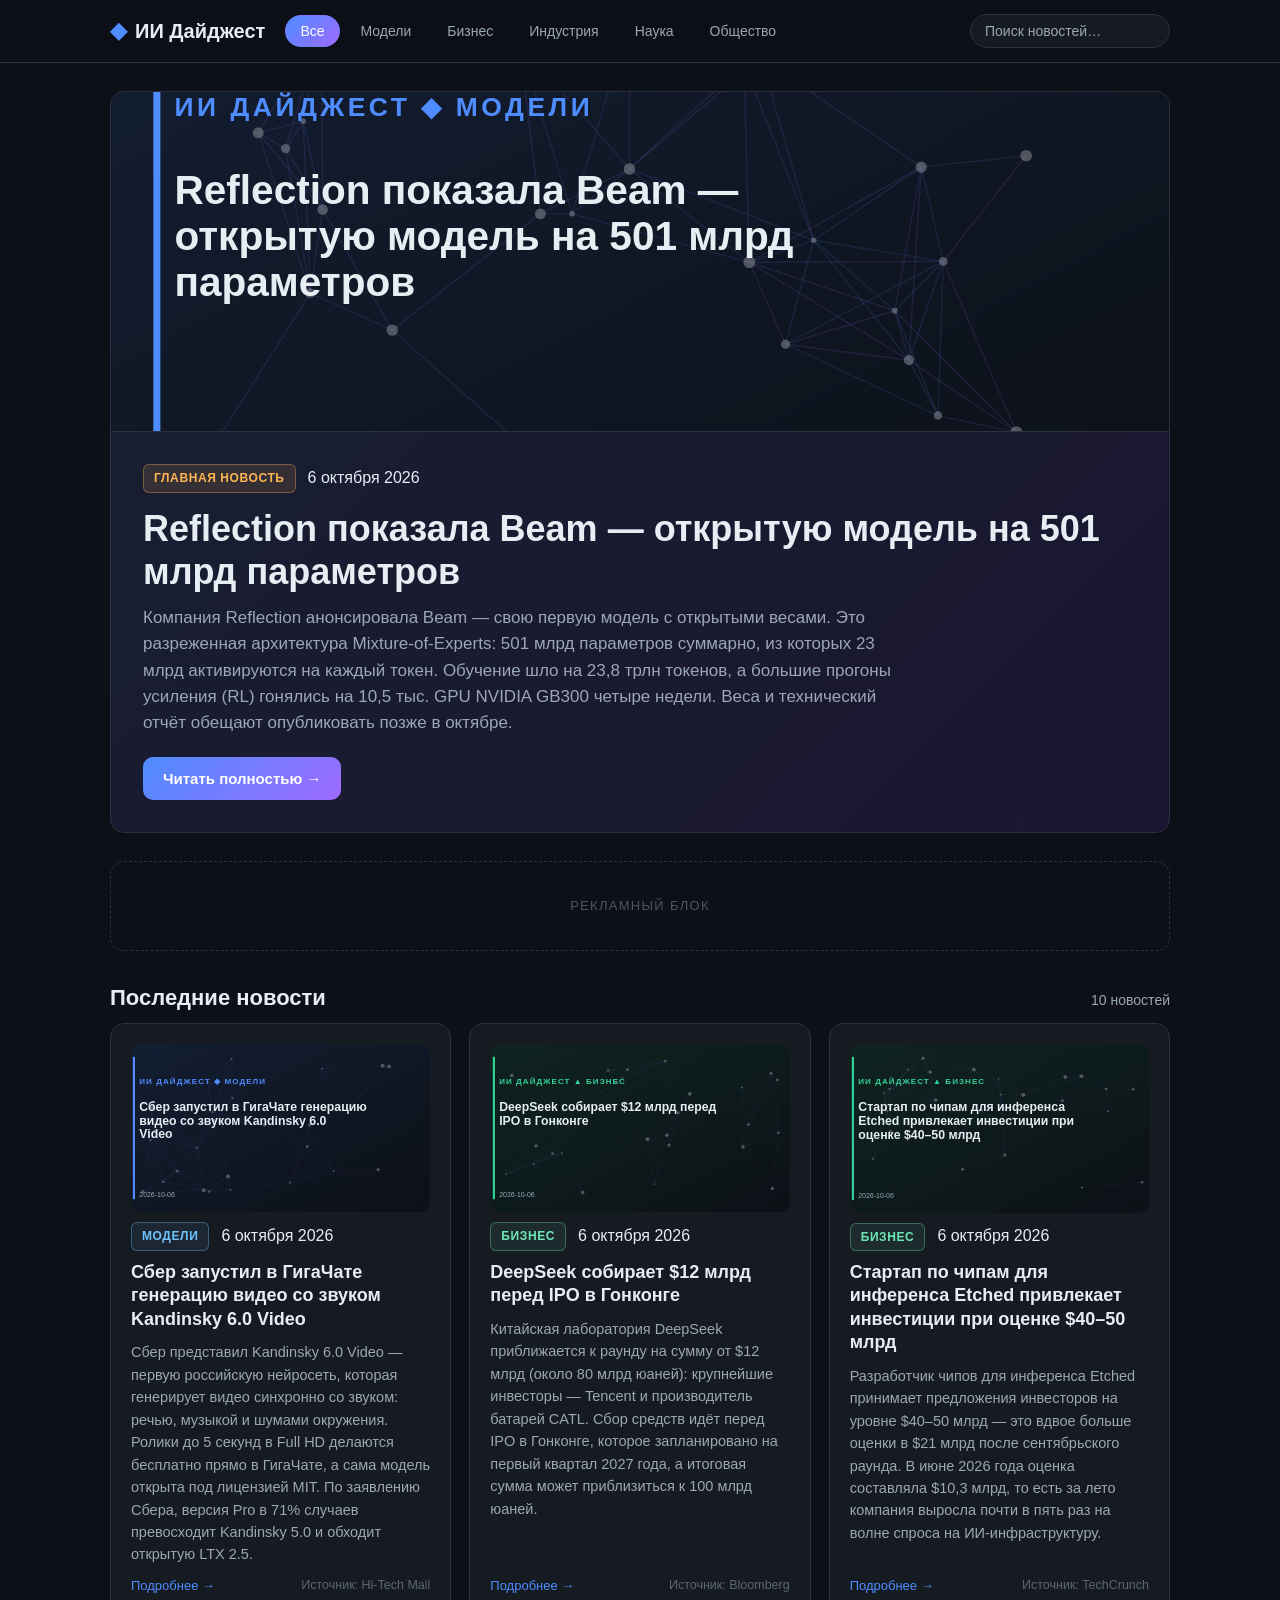
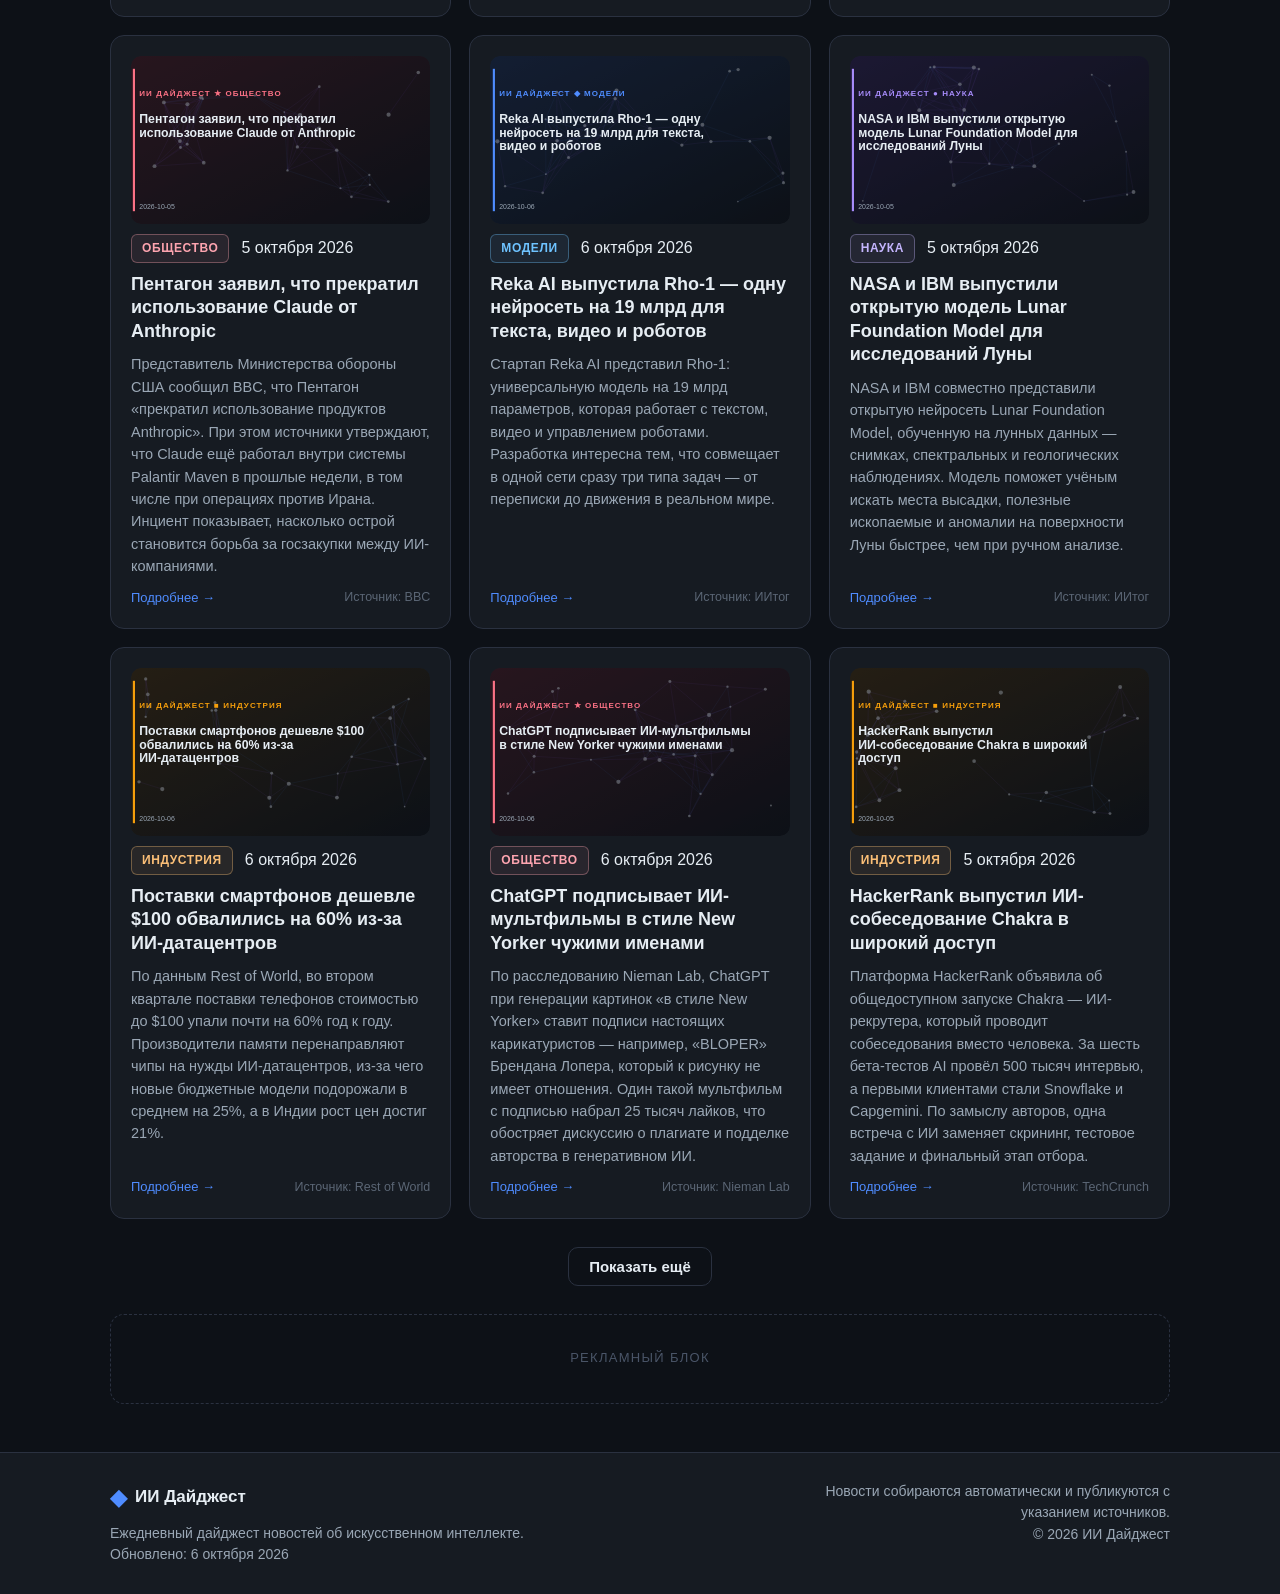
==== index.html @ b0c4b554 "ИИ Дайджест: сайт новостей — статьи, обложки, видео" ====
<!DOCTYPE html>
<html lang="ru">
<head>
  <meta charset="UTF-8">
  <meta name="viewport" content="width=device-width, initial-scale=1.0">
  <title>ИИ Дайджест — новости искусственного интеллекта каждый день</title>
  <meta name="description" content="Свежие новости про ИИ каждый день: новые нейросети и модели, бизнес и инвестиции, исследования и наука. Кратко и с ссылками на первоисточники.">
  <meta name="theme-color" content="#0d1117">
  <meta property="og:type" content="website">
  <meta property="og:title" content="ИИ Дайджест — новости искусственного интеллекта каждый день">
  <meta property="og:description" content="Свежие новости про ИИ: нейросети, бизнес, наука. Обновляется ежедневно.">
  <meta property="og:locale" content="ru_RU">
  <link rel="icon" href="favicon.svg" type="image/svg+xml">
  <link rel="stylesheet" href="styles.css">
</head>
<body>
  <header class="site-header">
    <div class="container header-inner">
      <a class="logo" href="index.html">
        <span class="logo-icon">◆</span>
        <span class="logo-text">ИИ&nbsp;Дайджест</span>
      </a>
      <nav class="nav" id="nav">
        <button class="nav-btn active" data-category="all">Все</button>
        <button class="nav-btn" data-category="Модели">Модели</button>
        <button class="nav-btn" data-category="Бизнес">Бизнес</button>
        <button class="nav-btn" data-category="Индустрия">Индустрия</button>
        <button class="nav-btn" data-category="Наука">Наука</button>
        <button class="nav-btn" data-category="Общество">Общество</button>
      </nav>
      <div class="search-wrap">
        <input type="search" id="search" placeholder="Поиск новостей…" aria-label="Поиск новостей">
      </div>
    </div>
  </header>

  <main class="container">
    <section class="hero" id="hero" hidden>
      <article class="hero-card">
        <img class="hero-img" id="hero-img" alt="" hidden>
        <div class="hero-body">
          <div class="meta">
            <span class="badge badge-featured">Главная новость</span>
            <span class="date" id="hero-date"></span>
          </div>
          <h1 id="hero-title"></h1>
          <p id="hero-summary"></p>
          <a id="hero-link" class="btn" href="#">Читать полностью →</a>
        </div>
      </article>
    </section>

    <!-- Место под рекламу: сюда позже вставляется код AdSense -->
    <div class="ad-slot" id="ad-top">Рекламный блок</div>

    <section class="feed-head">
      <h2 class="feed-title">Последние новости</h2>
      <span class="feed-count" id="feed-count"></span>
    </section>

    <section class="news-grid" id="news-grid" aria-live="polite"></section>

    <p class="empty" id="empty" hidden>Ничего не найдено. Попробуй другой запрос.</p>

    <div class="load-more-wrap">
      <button class="btn btn-ghost" id="load-more" hidden>Показать ещё</button>
    </div>

    <div class="ad-slot ad-bottom">Рекламный блок</div>
  </main>

  <footer class="site-footer">
    <div class="container footer-inner">
      <div>
        <div class="logo logo-footer"><span class="logo-icon">◆</span> ИИ Дайджест</div>
        <p class="footer-note">Ежедневный дайджест новостей об искусственном интеллекте.<br>
        Обновлено: <span id="last-updated">—</span></p>
      </div>
      <div class="footer-links">
        <p>Новости собираются автоматически и публикуются с указанием источников.</p>
        <p>© 2026 ИИ Дайджест</p>
      </div>
    </div>
  </footer>

  <script src="js/data.js"></script>
  <script src="js/app.js"></script>
</body>
</html>
---- styles.css ----
/* ИИ Дайджест — стили */
:root {
  --bg: #0d1117;
  --bg-card: #161b22;
  --bg-elevated: #1c2330;
  --border: #2a3140;
  --text: #e6edf3;
  --text-dim: #9aa7b5;
  --accent: #4f8cff;
  --accent-2: #9d6bff;
  --featured: #ffb454;
  --radius: 14px;
  --max-w: 1100px;
}

* { box-sizing: border-box; margin: 0; padding: 0; }

html { scroll-behavior: smooth; }

body {
  background: var(--bg);
  color: var(--text);
  font-family: -apple-system, BlinkMacSystemFont, "Segoe UI", Roboto, "Helvetica Neue", Arial, sans-serif;
  line-height: 1.55;
  min-height: 100vh;
}

.container {
  max-width: var(--max-w);
  margin: 0 auto;
  padding: 0 20px;
}

/* Header */
.site-header {
  position: sticky;
  top: 0;
  z-index: 50;
  background: rgba(13, 17, 23, 0.92);
  backdrop-filter: blur(10px);
  border-bottom: 1px solid var(--border);
}

.header-inner {
  display: flex;
  align-items: center;
  gap: 20px;
  padding-top: 14px;
  padding-bottom: 14px;
  flex-wrap: wrap;
}

.logo {
  display: flex;
  align-items: center;
  gap: 8px;
  font-weight: 800;
  font-size: 20px;
  color: var(--text);
  text-decoration: none;
  white-space: nowrap;
}

.logo-icon { color: var(--accent); font-size: 22px; }

.nav { display: flex; gap: 6px; flex-wrap: wrap; flex: 1; }

.nav-btn {
  background: transparent;
  border: 1px solid transparent;
  color: var(--text-dim);
  padding: 7px 14px;
  border-radius: 999px;
  font-size: 14px;
  cursor: pointer;
  transition: all 0.15s ease;
}

.nav-btn:hover { color: var(--text); background: var(--bg-elevated); }

.nav-btn.active {
  color: #fff;
  background: linear-gradient(135deg, var(--accent), var(--accent-2));
  border-color: transparent;
}

.search-wrap input {
  background: var(--bg-card);
  border: 1px solid var(--border);
  color: var(--text);
  padding: 8px 14px;
  border-radius: 999px;
  font-size: 14px;
  width: 200px;
  outline: none;
  transition: border-color 0.15s ease;
}

.search-wrap input:focus { border-color: var(--accent); }
.search-wrap input::placeholder { color: var(--text-dim); }

/* Hero */
.hero { margin-top: 28px; }

.hero-card {
  background: linear-gradient(135deg, #182031 0%, #1a1630 100%);
  border: 1px solid var(--border);
  border-radius: var(--radius);
  overflow: hidden;
}

.hero-body { padding: 32px; }

.hero h1 {
  font-size: clamp(24px, 4vw, 36px);
  line-height: 1.2;
  margin: 14px 0 12px;
}

.hero p {
  color: var(--text-dim);
  font-size: 17px;
  max-width: 760px;
  margin-bottom: 20px;
}

.meta {
  display: flex;
  align-items: center;
  gap: 12px;
  flex-wrap: wrap;
}

.badge {
  font-size: 12px;
  font-weight: 700;
  text-transform: uppercase;
  letter-spacing: 0.05em;
  padding: 4px 10px;
  border-radius: 6px;
  background: var(--bg-elevated);
  color: var(--accent);
  border: 1px solid var(--border);
}

.badge-featured {
  background: rgba(255, 180, 84, 0.12);
  color: var(--featured);
  border-color: rgba(255, 180, 84, 0.35);
}


/* Buttons */
.btn {
  display: inline-block;
  background: linear-gradient(135deg, var(--accent), var(--accent-2));
  color: #fff;
  text-decoration: none;
  padding: 10px 20px;
  border-radius: 10px;
  font-size: 15px;
  font-weight: 600;
  border: none;
  cursor: pointer;
  transition: opacity 0.15s ease, transform 0.15s ease;
}

.btn:hover { opacity: 0.9; transform: translateY(-1px); }

.btn-ghost {
  background: transparent;
  border: 1px solid var(--border);
  color: var(--text);
}

.btn-ghost:hover { background: var(--bg-elevated); }

/* Ad slots */
.ad-slot {
  display: flex;
  align-items: center;
  justify-content: center;
  min-height: 90px;
  margin: 28px 0;
  border: 1px dashed var(--border);
  border-radius: var(--radius);
  color: #4a5568;
  font-size: 13px;
  text-transform: uppercase;
  letter-spacing: 0.1em;
}

.feed-head {
  display: flex;
  align-items: baseline;
  justify-content: space-between;
  gap: 12px;
  margin-top: 30px;
}

.feed-title {
  font-size: 22px;
  font-weight: 800;
}

.feed-count {
  color: var(--text-dim);
  font-size: 14px;
}

/* Обложки и медиа */
.cover-link { display: block; overflow: hidden; border-radius: 10px; }

.cover {
  display: block;
  width: 100%;
  aspect-ratio: 16 / 9;
  object-fit: cover;
  border-radius: 10px;
  transition: transform 0.25s ease;
}

.cover-link:hover .cover { transform: scale(1.04); }

.hero-img {
  display: block;
  width: 100%;
  max-height: 340px;
  object-fit: cover;
  border-bottom: 1px solid var(--border);
}

.article-banner {
  display: block;
  width: 100%;
  border-radius: 12px;
  margin-bottom: 22px;
  border: 1px solid var(--border);
}

.video-wrap {
  position: relative;
  width: 100%;
  aspect-ratio: 16 / 9;
  margin-bottom: 24px;
  border-radius: 12px;
  overflow: hidden;
  border: 1px solid var(--border);
  background: #000;
}

.video-wrap iframe {
  position: absolute;
  inset: 0;
  width: 100%;
  height: 100%;
  border: 0;
}

.article-media {
  margin: 4px 0 26px;
}

.article-media img {
  display: block;
  width: 100%;
  border-radius: 12px;
  border: 1px solid var(--border);
  background: #000;
}

.article-media figcaption {
  margin-top: 8px;
  color: var(--text-dim);
  font-size: 13px;
  text-align: center;
}

/* Страница статьи */
.back-link {
  color: var(--text-dim);
  text-decoration: none;
  font-size: 15px;
  padding: 7px 4px;
  transition: color 0.15s ease;
}

.back-link:hover { color: var(--accent); }

.article-wrap {
  max-width: 760px;
  margin: 36px auto 0;
  background: var(--bg-card);
  border: 1px solid var(--border);
  border-radius: var(--radius);
  padding: 36px;
}

.article-wrap h1 {
  font-size: clamp(24px, 4vw, 34px);
  line-height: 1.25;
  margin: 14px 0 20px;
}

.article-text p {
  font-size: 17px;
  margin-bottom: 16px;
  color: var(--text);
}

.source-note {
  margin-top: 24px;
  padding-top: 16px;
  border-top: 1px solid var(--border);
  color: var(--text-dim);
  font-size: 13.5px;
  font-style: italic;
}

.source-name {
  color: #5b6675;
  font-size: 12.5px;
}

.card-foot {
  display: flex;
  align-items: center;
  justify-content: space-between;
  gap: 10px;
  flex-wrap: wrap;
}

.related { margin-top: 40px; }
.related .feed-title { margin-bottom: 16px; }

.empty a { color: var(--accent); }

/* News grid */
.news-grid {
  display: grid;
  grid-template-columns: repeat(auto-fill, minmax(300px, 1fr));
  gap: 18px;
  margin-top: 8px;
}

.news-card {
  background: var(--bg-card);
  border: 1px solid var(--border);
  border-radius: var(--radius);
  padding: 20px;
  display: flex;
  flex-direction: column;
  gap: 10px;
  transition: transform 0.15s ease, border-color 0.15s ease;
}

.news-card:hover {
  transform: translateY(-3px);
  border-color: var(--accent);
}

.badge.cat-models   { color: #6ec3ff; border-color: rgba(110,195,255,.35); background: rgba(110,195,255,.08); }
.badge.cat-business { color: #6ee7b7; border-color: rgba(110,231,183,.35); background: rgba(110,231,183,.08); }
.badge.cat-industry { color: #fbbf77; border-color: rgba(251,191,119,.35); background: rgba(251,191,119,.08); }
.badge.cat-science  { color: #c4b5fd; border-color: rgba(196,181,253,.35); background: rgba(196,181,253,.08); }
.badge.cat-society  { color: #fda4af; border-color: rgba(253,164,175,.35); background: rgba(253,164,175,.08); }

.news-card h2 { font-size: 18px; line-height: 1.3; }

.news-card h2 a { color: var(--text); text-decoration: none; }
.news-card h2 a:hover { color: var(--accent); }

.news-card p { color: var(--text-dim); font-size: 14.5px; flex: 1; }

.source-link { color: var(--accent); font-size: 13px; text-decoration: none; }
.source-link:hover { text-decoration: underline; }

.empty {
  text-align: center;
  color: var(--text-dim);
  padding: 60px 0;
  font-size: 17px;
}

.load-more-wrap { text-align: center; margin: 28px 0 0; }

/* Footer */
.site-footer {
  margin-top: 48px;
  border-top: 1px solid var(--border);
  background: var(--bg-card);
}

.footer-inner {
  display: flex;
  justify-content: space-between;
  gap: 24px;
  padding-top: 28px;
  padding-bottom: 28px;
  flex-wrap: wrap;
}

.logo-footer { font-size: 17px; margin-bottom: 8px; }

.footer-note, .footer-links {
  color: var(--text-dim);
  font-size: 14px;
}

.footer-links { text-align: right; max-width: 380px; }

/* Responsive */
@media (max-width: 720px) {
  .header-inner { gap: 10px; }
  .search-wrap { width: 100%; }
  .search-wrap input { width: 100%; }
  .hero-body { padding: 22px; }
  .footer-links { text-align: left; }
}
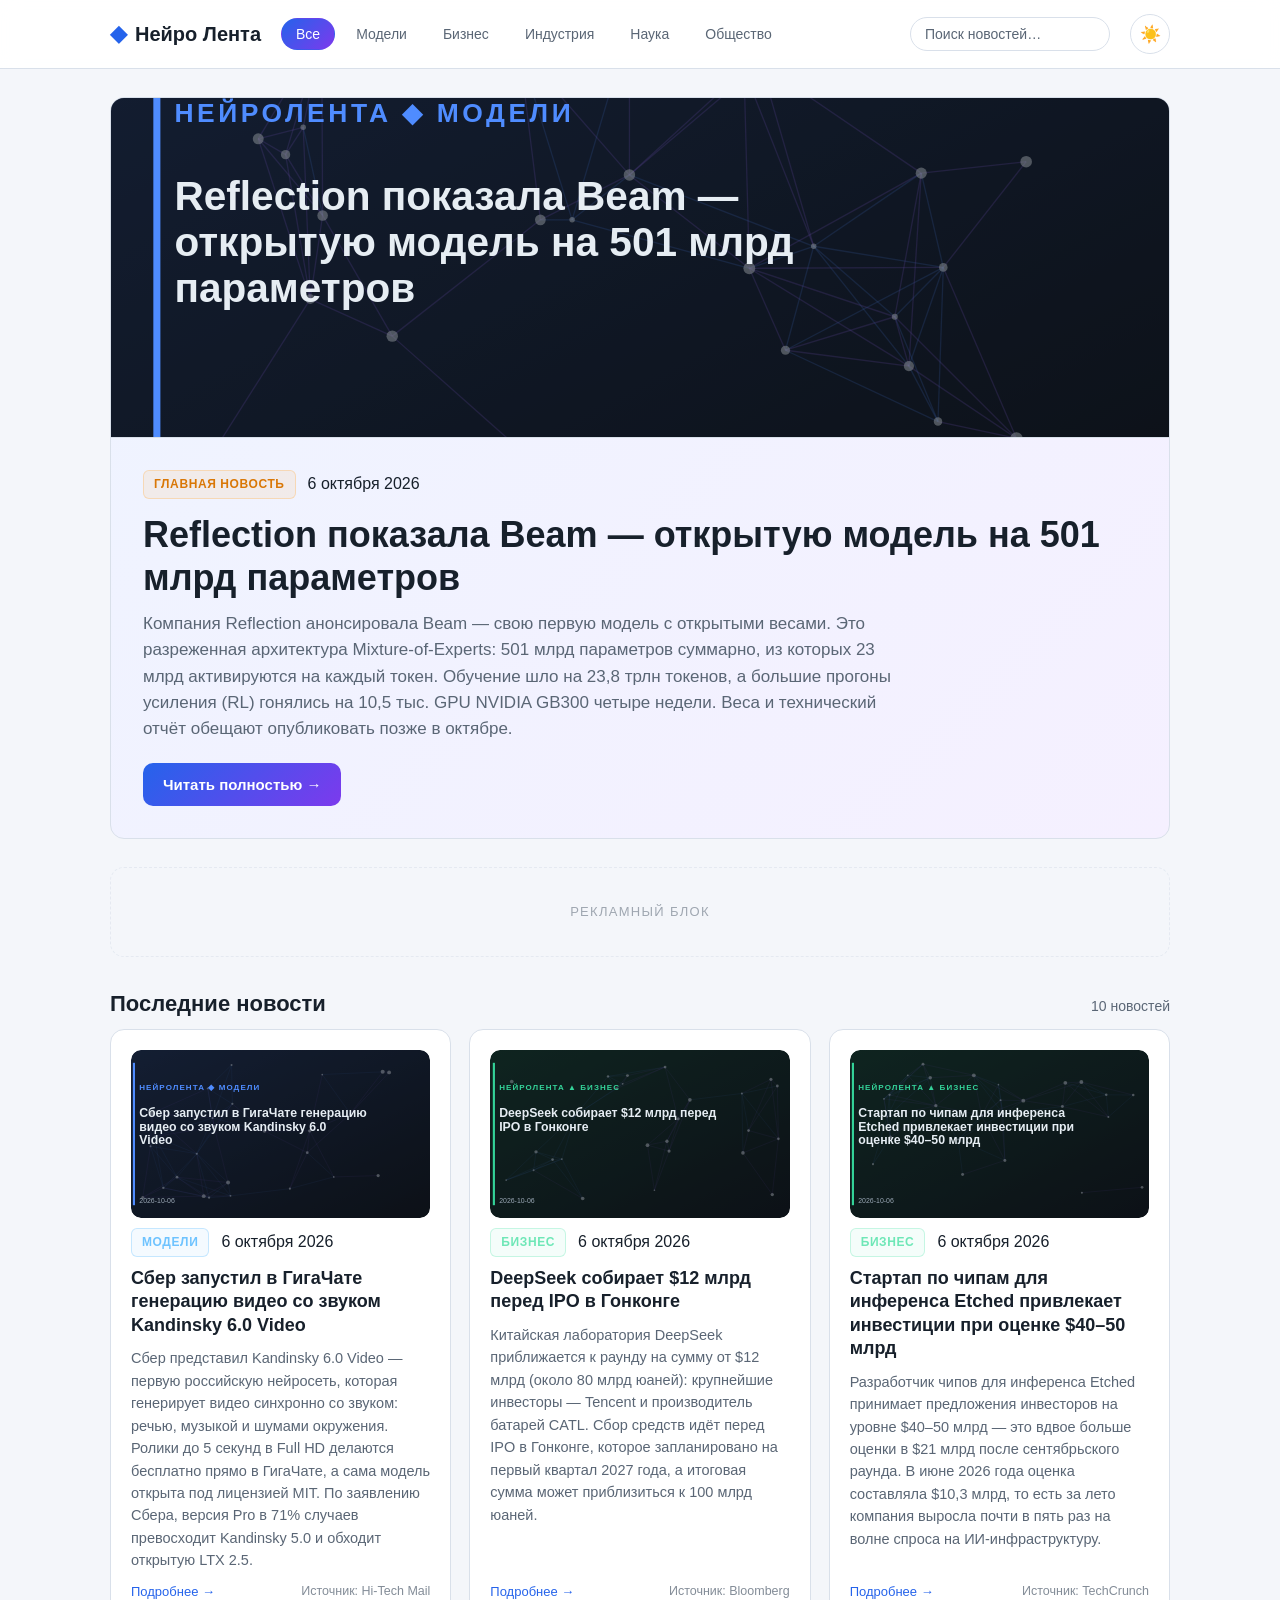
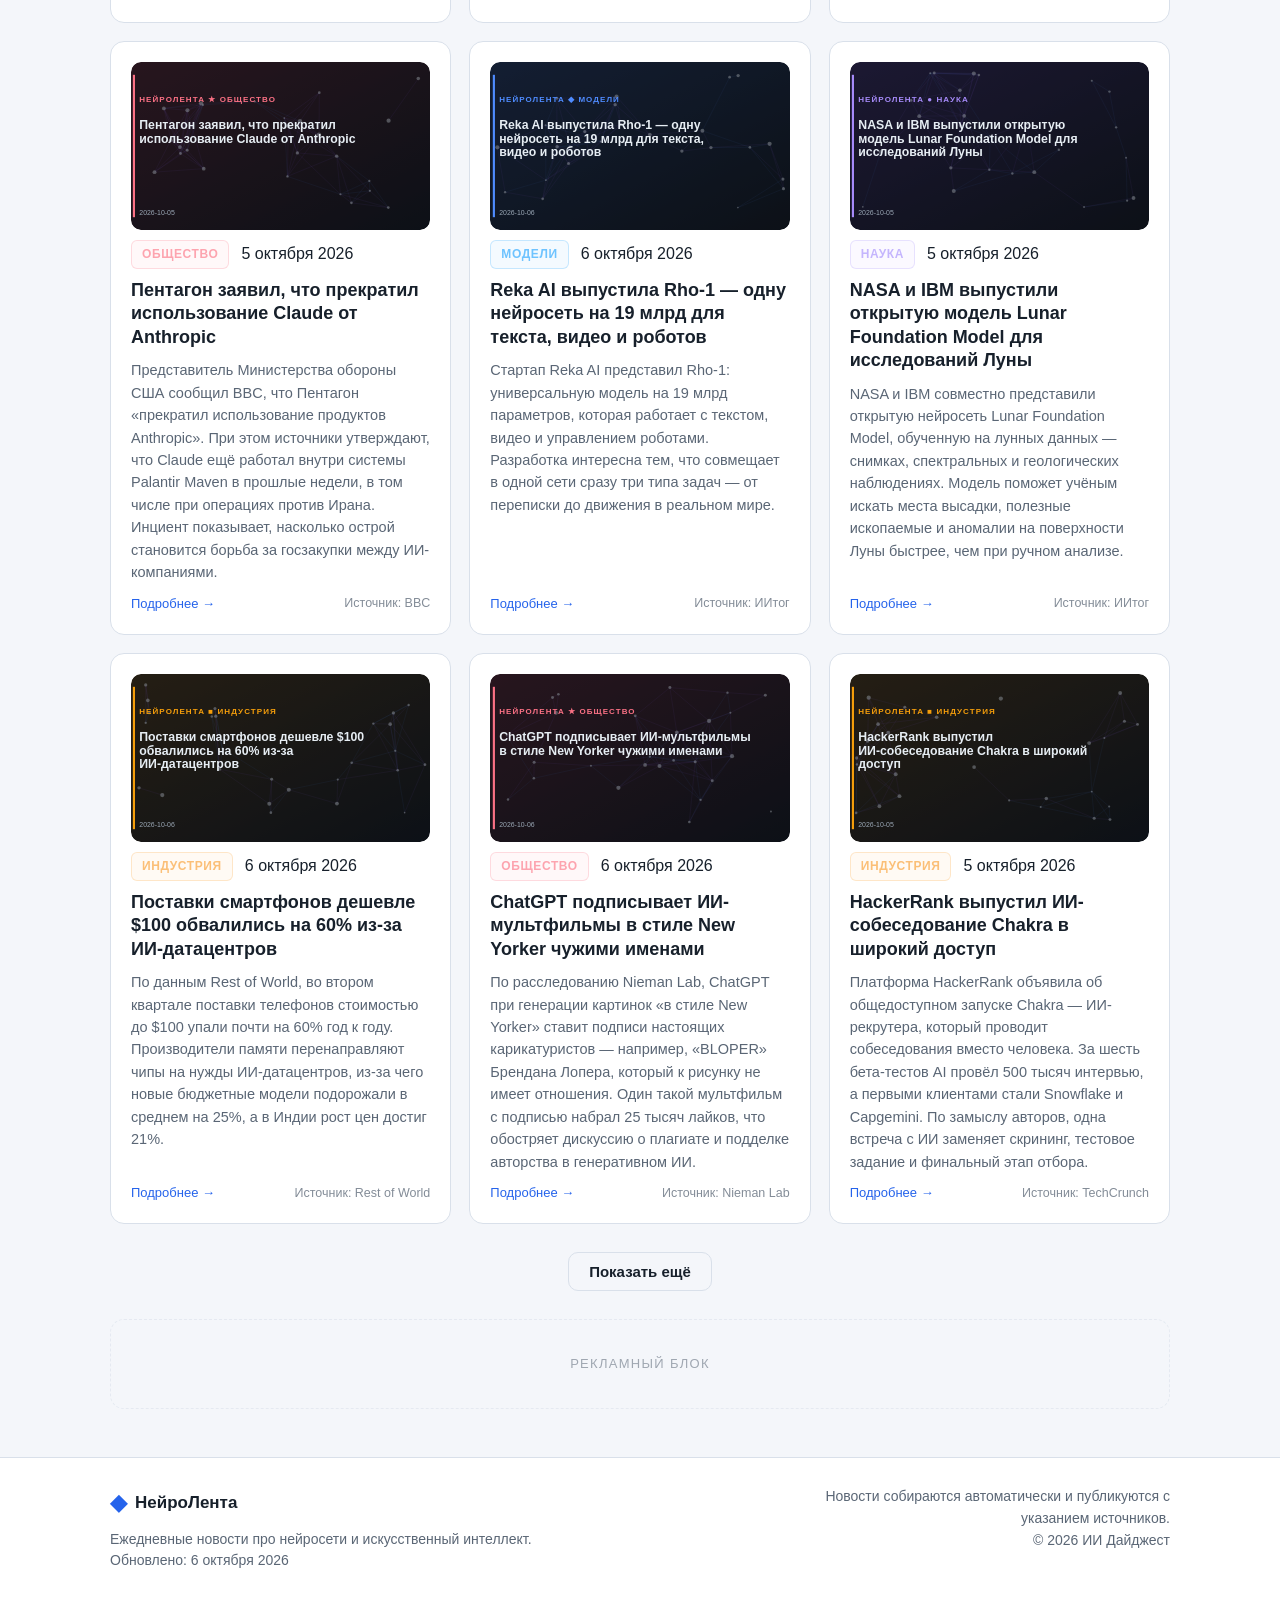
==== commit 232c49a6: "НейроЛента: белая тема по умолчанию, переключатель тем, мобильная версия, время чтения" ====
--- a/index.html
+++ b/index.html
@@ -3,22 +3,32 @@
 <head>
   <meta charset="UTF-8">
   <meta name="viewport" content="width=device-width, initial-scale=1.0">
-  <title>ИИ Дайджест — новости искусственного интеллекта каждый день</title>
-  <meta name="description" content="Свежие новости про ИИ каждый день: новые нейросети и модели, бизнес и инвестиции, исследования и наука. Кратко и с ссылками на первоисточники.">
-  <meta name="theme-color" content="#0d1117">
+  <title>НейроЛента — новости про нейросети и искусственный интеллект</title>
+  <meta name="description" content="НейроЛента — свежие новости про нейросети и искусственный интеллект каждый день: новые модели, бизнес, наука. Кратко и с ссылками на первоисточники.">
+  <meta name="theme-color" content="#ffffff" media="(prefers-color-scheme: light)">
+  <meta name="theme-color" content="#0d1117" media="(prefers-color-scheme: dark)">
   <meta property="og:type" content="website">
-  <meta property="og:title" content="ИИ Дайджест — новости искусственного интеллекта каждый день">
-  <meta property="og:description" content="Свежие новости про ИИ: нейросети, бизнес, наука. Обновляется ежедневно.">
+  <meta property="og:site_name" content="НейроЛента">
+  <meta property="og:title" content="НейроЛента — новости про нейросети и искусственный интеллект">
+  <meta property="og:description" content="Свежие новости про ИИ каждый день: нейросети, бизнес, наука. Обновляется ежедневно.">
   <meta property="og:locale" content="ru_RU">
   <link rel="icon" href="favicon.svg" type="image/svg+xml">
   <link rel="stylesheet" href="styles.css">
+  <script>
+    // Тема до первой отрисовки — без мигания (базовая: светлая)
+    try {
+      var t = localStorage.getItem("nl-theme") || "light";
+      if (t === "auto") t = (window.matchMedia && matchMedia("(prefers-color-scheme: dark)").matches) ? "dark" : "light";
+      document.documentElement.setAttribute("data-theme", t);
+    } catch (e) { document.documentElement.setAttribute("data-theme", "light"); }
+  </script>
 </head>
 <body>
   <header class="site-header">
     <div class="container header-inner">
       <a class="logo" href="index.html">
         <span class="logo-icon">◆</span>
-        <span class="logo-text">ИИ&nbsp;Дайджест</span>
+        <span class="logo-text">Нейро&nbsp;Лента</span>
       </a>
       <nav class="nav" id="nav">
         <button class="nav-btn active" data-category="all">Все</button>
@@ -31,6 +41,7 @@
       <div class="search-wrap">
         <input type="search" id="search" placeholder="Поиск новостей…" aria-label="Поиск новостей">
       </div>
+      <button class="theme-btn" id="theme-btn" title="Сменить тему" aria-label="Сменить тему (светлая/тёмная/авто)"><span id="theme-icon">☀️</span></button>
     </div>
   </header>
 
@@ -72,8 +83,8 @@
   <footer class="site-footer">
     <div class="container footer-inner">
       <div>
-        <div class="logo logo-footer"><span class="logo-icon">◆</span> ИИ Дайджест</div>
-        <p class="footer-note">Ежедневный дайджест новостей об искусственном интеллекте.<br>
+        <div class="logo logo-footer"><span class="logo-icon">◆</span> НейроЛента</div>
+        <p class="footer-note">Ежедневные новости про нейросети и искусственный интеллект.<br>
         Обновлено: <span id="last-updated">—</span></p>
       </div>
       <div class="footer-links">
@@ -83,7 +94,10 @@
     </div>
   </footer>
 
+  <button class="to-top" id="to-top" aria-label="Наверх">↑</button>
+
   <script src="js/data.js"></script>
+  <script src="js/theme.js"></script>
   <script src="js/app.js"></script>
 </body>
 </html>
--- a/styles.css
+++ b/styles.css
@@ -1,5 +1,24 @@
 /* ИИ Дайджест — стили */
+/* НейроЛента — темы. Базовая: светлая (белая). Тёмная — по выбору. */
 :root {
+  --bg: #f4f6fa;
+  --bg-card: #ffffff;
+  --bg-elevated: #eaeef4;
+  --border: #d9e0ea;
+  --text: #17202b;
+  --text-dim: #5a6675;
+  --accent: #2563eb;
+  --accent-2: #7c3aed;
+  --featured: #d97706;
+  --header-bg: rgba(255, 255, 255, 0.92);
+  --hero-a: #eef4ff;
+  --hero-b: #f5f0ff;
+  --shadow: rgba(15, 23, 42, 0.10);
+  --radius: 14px;
+  --max-w: 1100px;
+}
+
+[data-theme="dark"] {
   --bg: #0d1117;
   --bg-card: #161b22;
   --bg-elevated: #1c2330;
@@ -9,8 +28,10 @@
   --accent: #4f8cff;
   --accent-2: #9d6bff;
   --featured: #ffb454;
-  --radius: 14px;
-  --max-w: 1100px;
+  --header-bg: rgba(13, 17, 23, 0.92);
+  --hero-a: #182031;
+  --hero-b: #1a1630;
+  --shadow: rgba(0, 0, 0, 0.45);
 }
 
 * { box-sizing: border-box; margin: 0; padding: 0; }
@@ -36,7 +57,7 @@
   position: sticky;
   top: 0;
   z-index: 50;
-  background: rgba(13, 17, 23, 0.92);
+  background: var(--header-bg);
   backdrop-filter: blur(10px);
   border-bottom: 1px solid var(--border);
 }
@@ -103,7 +124,7 @@
 .hero { margin-top: 28px; }
 
 .hero-card {
-  background: linear-gradient(135deg, #182031 0%, #1a1630 100%);
+  background: linear-gradient(135deg, var(--hero-a) 0%, var(--hero-b) 100%);
   border: 1px solid var(--border);
   border-radius: var(--radius);
   overflow: hidden;
@@ -184,7 +205,8 @@
   margin: 28px 0;
   border: 1px dashed var(--border);
   border-radius: var(--radius);
-  color: #4a5568;
+  color: var(--text-dim);
+  opacity: 0.55;
   font-size: 13px;
   text-transform: uppercase;
   letter-spacing: 0.1em;
@@ -318,7 +340,8 @@
 }
 
 .source-name {
-  color: #5b6675;
+  color: var(--text-dim);
+  opacity: 0.75;
   font-size: 12.5px;
 }
 
@@ -409,12 +432,87 @@
 
 .footer-links { text-align: right; max-width: 380px; }
 
+/* Переключатель темы */
+.theme-btn {
+  background: var(--bg-card);
+  border: 1px solid var(--border);
+  border-radius: 999px;
+  width: 40px;
+  height: 40px;
+  font-size: 17px;
+  cursor: pointer;
+  flex-shrink: 0;
+  transition: transform 0.2s ease, border-color 0.2s ease;
+}
+
+.theme-btn:hover { transform: rotate(20deg) scale(1.06); border-color: var(--accent); }
+
+/* Кнопка «наверх» */
+.to-top {
+  position: fixed;
+  right: 18px;
+  bottom: 18px;
+  width: 46px;
+  height: 46px;
+  border-radius: 50%;
+  border: 1px solid var(--border);
+  background: var(--bg-card);
+  color: var(--text);
+  font-size: 20px;
+  cursor: pointer;
+  opacity: 0;
+  pointer-events: none;
+  transition: opacity 0.25s ease, transform 0.2s ease;
+  z-index: 60;
+  box-shadow: 0 4px 16px var(--shadow);
+}
+
+.to-top.show { opacity: 1; pointer-events: auto; }
+.to-top:hover { transform: translateY(-3px); }
+
+/* Время чтения */
+.readtime {
+  color: var(--text-dim);
+  font-size: 13px;
+}
+
+.badge-read {
+  background: var(--bg-elevated);
+  color: var(--accent-2);
+}
+
 /* Responsive */
 @media (max-width: 720px) {
-  .header-inner { gap: 10px; }
-  .search-wrap { width: 100%; }
+  .header-inner { gap: 10px; padding-top: 10px; padding-bottom: 10px; }
+  .nav {
+    order: 3;
+    width: 100%;
+    overflow-x: auto;
+    flex-wrap: nowrap;
+    -webkit-overflow-scrolling: touch;
+    scrollbar-width: none;
+    padding-bottom: 2px;
+  }
+  .nav::-webkit-scrollbar { display: none; }
+  .nav-btn { white-space: nowrap; }
+  .search-wrap { flex: 1; }
   .search-wrap input { width: 100%; }
   .hero-body { padding: 22px; }
+  .article-wrap { padding: 24px 18px; margin-top: 20px; }
+  .article-wrap h1 { font-size: 24px; }
+  .article-text p { font-size: 16px; }
+  .feed-title { font-size: 19px; }
   .footer-links { text-align: left; }
-}
-
+  .news-grid { gap: 14px; }
+}
+
+@media (max-width: 480px) {
+  .logo { font-size: 17px; }
+  .logo-icon { font-size: 19px; }
+  .hero-body { padding: 18px; }
+  .hero h1 { font-size: 22px; }
+  .news-card { padding: 16px; }
+  .ad-slot { min-height: 60px; font-size: 11px; }
+  .to-top { right: 12px; bottom: 12px; width: 42px; height: 42px; }
+}
+
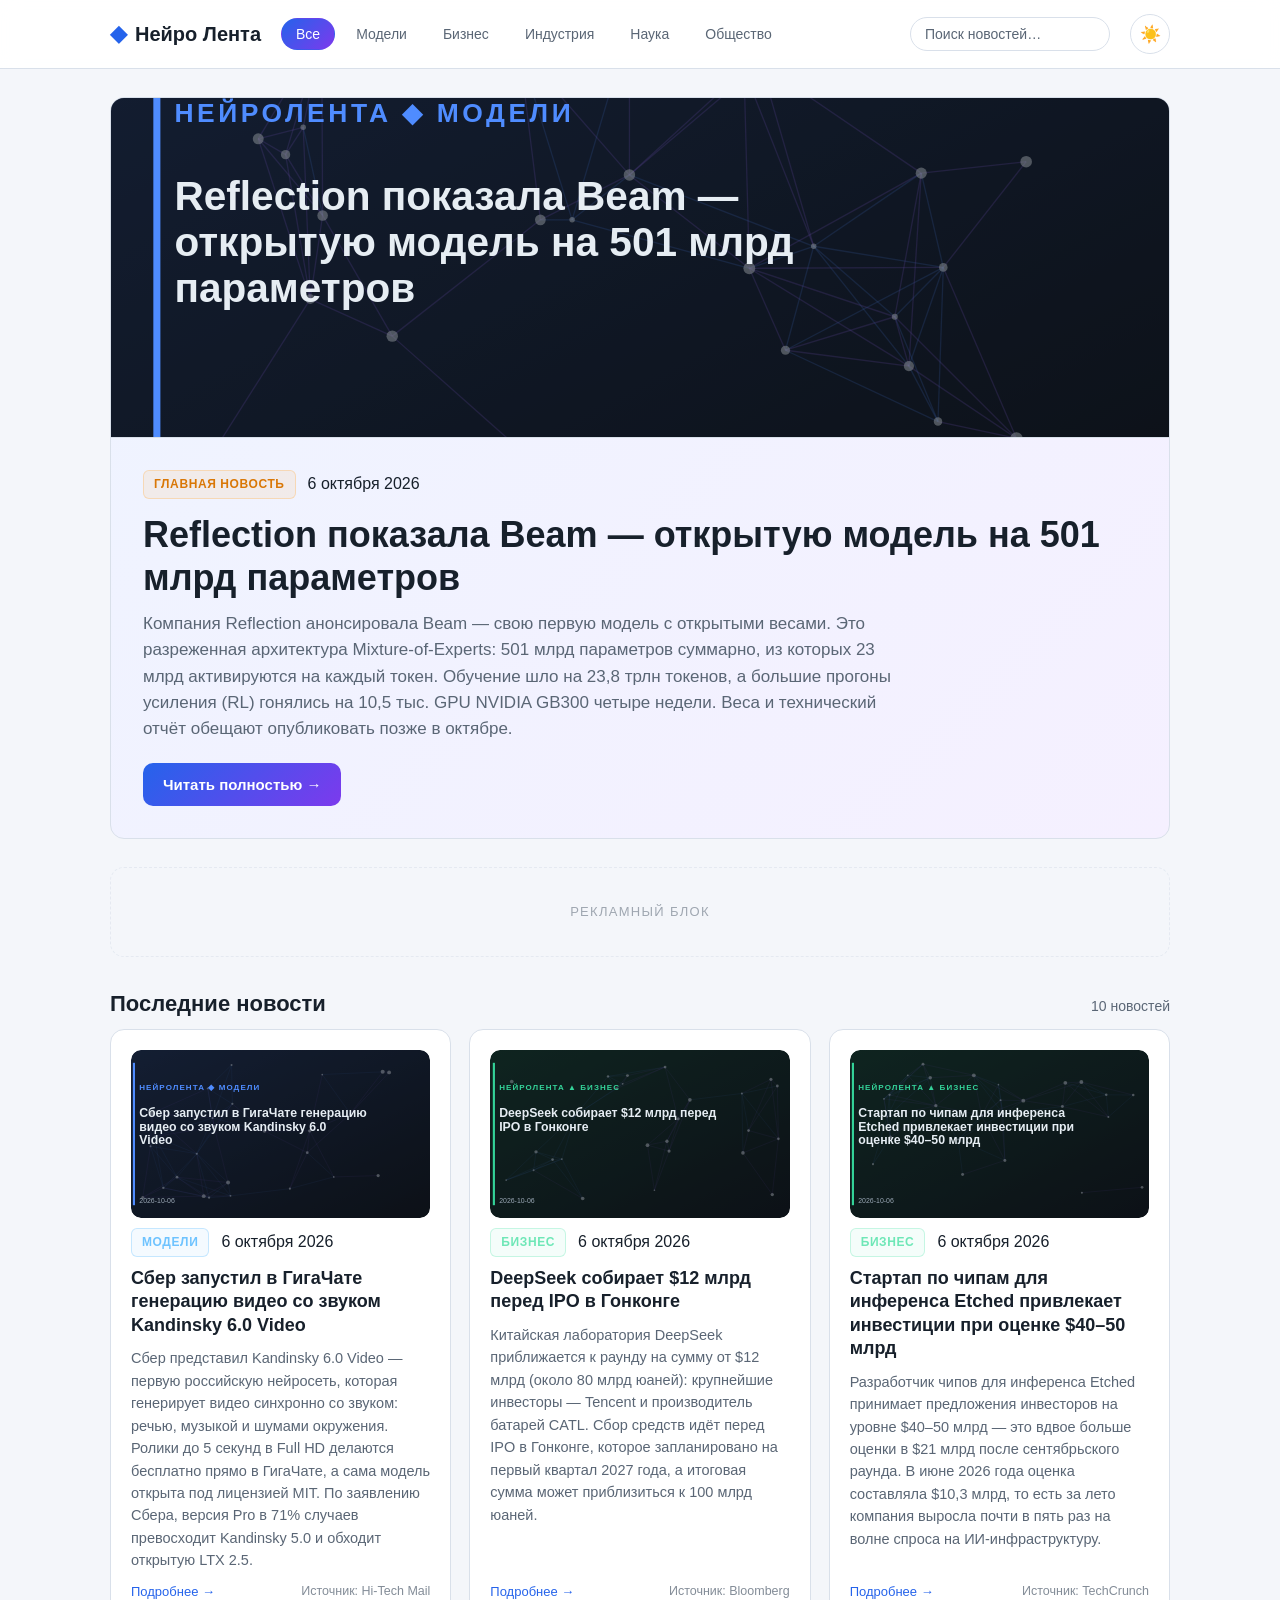
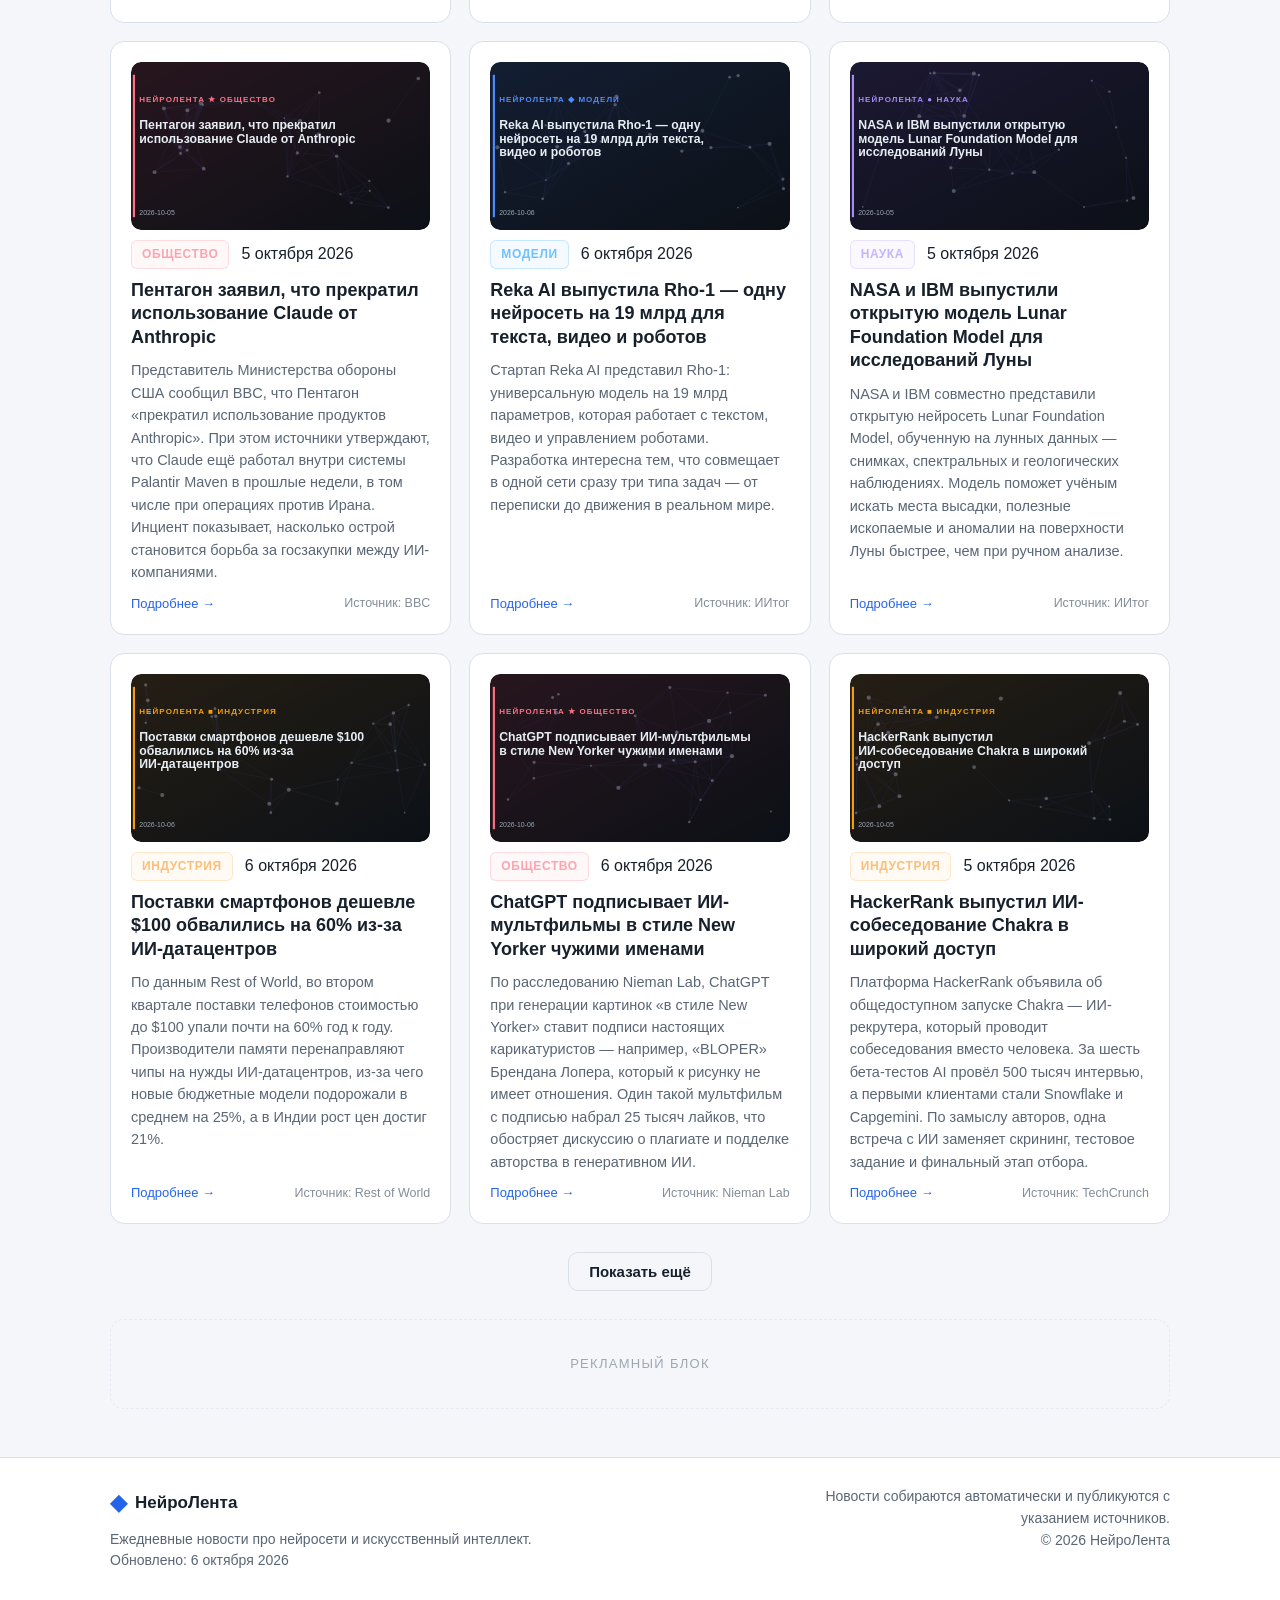
==== commit 7cc5ba1e: "НейроЛента: бренд в подвале и комментариях" ====
--- a/index.html
+++ b/index.html
@@ -89,7 +89,7 @@
       </div>
       <div class="footer-links">
         <p>Новости собираются автоматически и публикуются с указанием источников.</p>
-        <p>© 2026 ИИ Дайджест</p>
+        <p>© 2026 НейроЛента</p>
       </div>
     </div>
   </footer>
--- a/styles.css
+++ b/styles.css
@@ -1,4 +1,4 @@
-/* ИИ Дайджест — стили */
+/* НейроЛента — стили */
 /* НейроЛента — темы. Базовая: светлая (белая). Тёмная — по выбору. */
 :root {
   --bg: #f4f6fa;
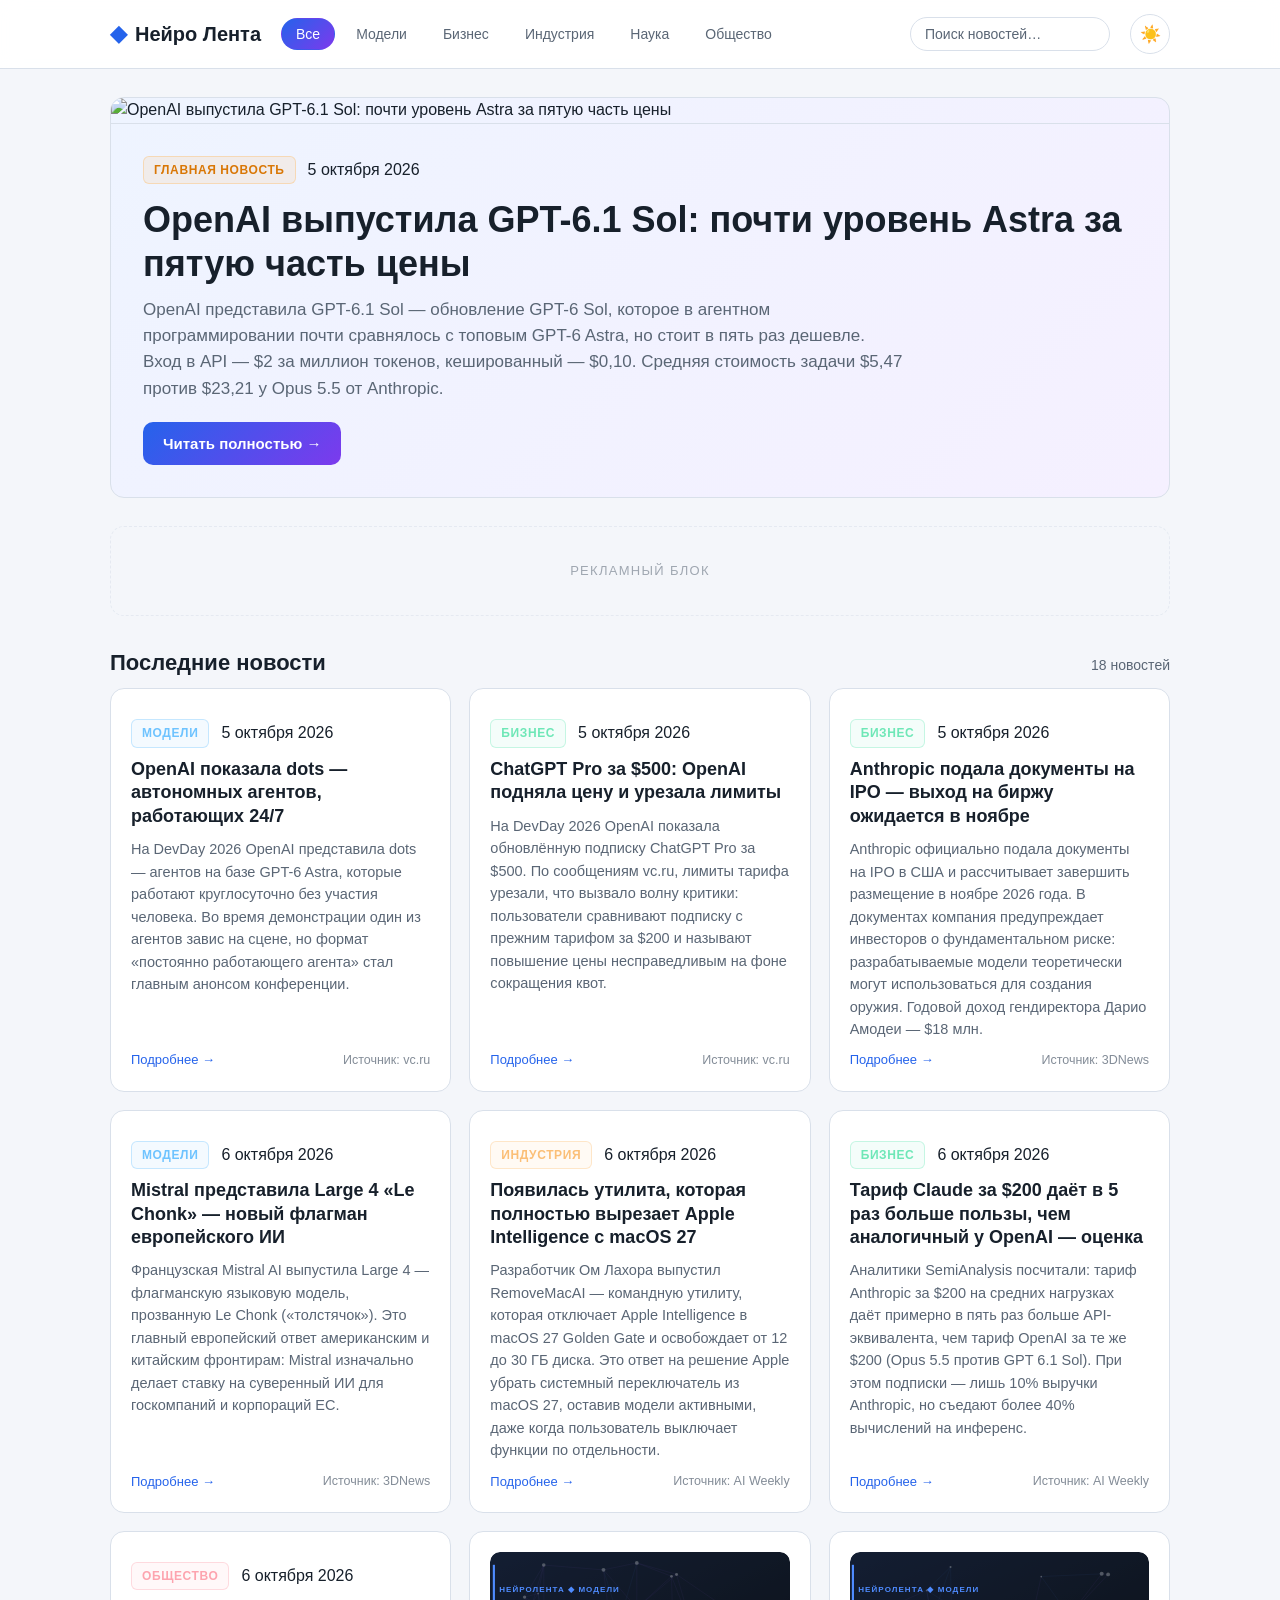
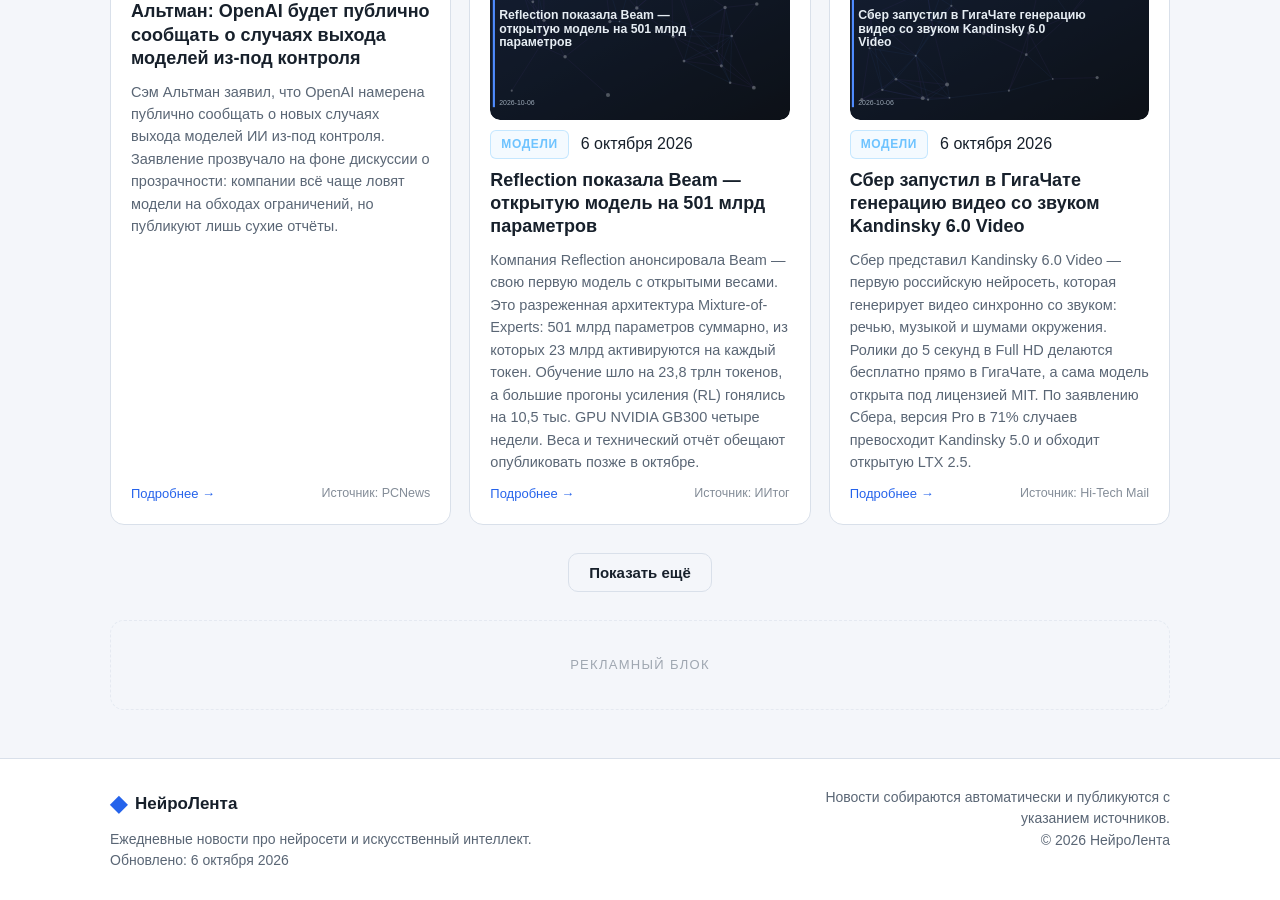
==== commit 238e15c6: "update: news, video player with volume, UI sounds, new covers" ====
--- a/index.html
+++ b/index.html
@@ -98,6 +98,7 @@
 
   <script src="js/data.js"></script>
   <script src="js/theme.js"></script>
+  <script src="js/sound.js"></script>
   <script src="js/app.js"></script>
 </body>
 </html>
--- a/styles.css
+++ b/styles.css
@@ -515,4 +515,151 @@
   .ad-slot { min-height: 60px; font-size: 11px; }
   .to-top { right: 12px; bottom: 12px; width: 42px; height: 42px; }
 }
-
+/* ---- video player: встроенный громкостной регулятор снизу слева ---- */
+.article-media video,
+.article-media iframe {
+  width: 100%;
+  height: auto;
+  display: block;
+}
+
+.article-media {
+  position: relative;
+  background: #000;
+  border-radius: 12px;
+  overflow: hidden;
+}
+
+.article-media figcaption {
+  position: absolute;
+  left: 0;
+  right: 0;
+  bottom: 0;
+  background: linear-gradient(transparent, rgba(0, 0, 0, 0.75));
+  color: #fff;
+  font-size: 13px;
+  padding: 10px 14px;
+  box-sizing: border-box;
+}
+
+.video-wrap > video {
+  border-radius: 12px;
+}
+
+/* Собственный регулятор громкости: снизу в левой части плеера */
+.video-controls-l {
+  position: absolute;
+  left: calc(var(--plyr-vol-left, 0));
+  bottom: 10px;
+  right: 10px;
+  display: flex;
+  align-items: center;
+  gap: 8px;
+  background: rgba(0, 0, 0, 0.55);
+  backdrop-filter: blur(6px);
+  border: 1px solid rgba(255, 255, 255, 0.25);
+  border-radius: 8px;
+  padding: 6px 8px;
+  color: #fff;
+  font-size: 12px;
+}
+
+.video-controls-l .vol {
+  flex: 1;
+  min-width: 60px;
+  display: flex;
+  align-items: center;
+  justify-content: flex-end;
+  gap: 6px;
+}
+
+.video-controls-l .vol-label {
+  font-size: 11px;
+  opacity: 0.8;
+}
+
+.video-controls-l input[type="range"] {
+  width: 60px;
+  height: 4px;
+  -webkit-appearance: none;
+  appearance: none;
+  background: rgba(255, 255, 255, 0.4);
+  border-radius: 2px;
+  cursor: pointer;
+}
+
+.video-controls-l input[type="range"]::-webkit-slider-thumb {
+  -webkit-appearance: none;
+  appearance: none;
+  width: 12px;
+  height: 12px;
+  border-radius: 50%;
+  background: #fff;
+  border: none;
+  box-shadow: 0 0 0 2px rgba(0, 0, 0, 0.35);
+}
+
+.video-controls-l input[type="range"]::-moz-range-thumb {
+  width: 12px;
+  height: 12px;
+  border-radius: 50%;
+  background: #fff;
+  border: none;
+  box-shadow: 0 0 0 2px rgba(0, 0, 0, 0.35);
+}
+
+.video-controls-l .muted {
+  font-size: 14px;
+  cursor: pointer;
+  opacity: 0.8;
+  line-height: 1;
+}
+
+.video-controls-l .play-btn {
+  font-size: 16px;
+  cursor: pointer;
+  opacity: 0.8;
+  line-height: 1;
+}
+
+.article-media video::-internal-media-controls {
+  display: none;
+}
+
+/* индикатор звука в левом нижнем углу плеера */
+.audio-ind-note {
+  position: absolute;
+  left: calc(var(--plyr-vol-left, 0) + 2px);
+  bottom: 2px;
+  color: #fff;
+  font-size: 10px;
+  opacity: 0.85;
+  font-family: "Segoe UI", Arial, sans-serif;
+  letter-spacing: 0.5px;
+}
+
+/* ---- мелочи подключения ---- */
+.a-video-note {
+  color: var(--text-dim);
+  font-size: 13px;
+  margin: 0 0 10px;
+  max-width: 760px;
+}
+
+@media (max-width: 720px) {
+  .video-controls-l {
+    left: 8px;
+    right: 8px;
+    bottom: 8px;
+    padding: 6px 6px;
+    gap: 4px;
+  }
+  .video-controls-l input[type="range"] {
+    width: 34px;
+  }
+  .video-controls-l .muted {
+    font-size: 13px;
+  }
+}
+
+
